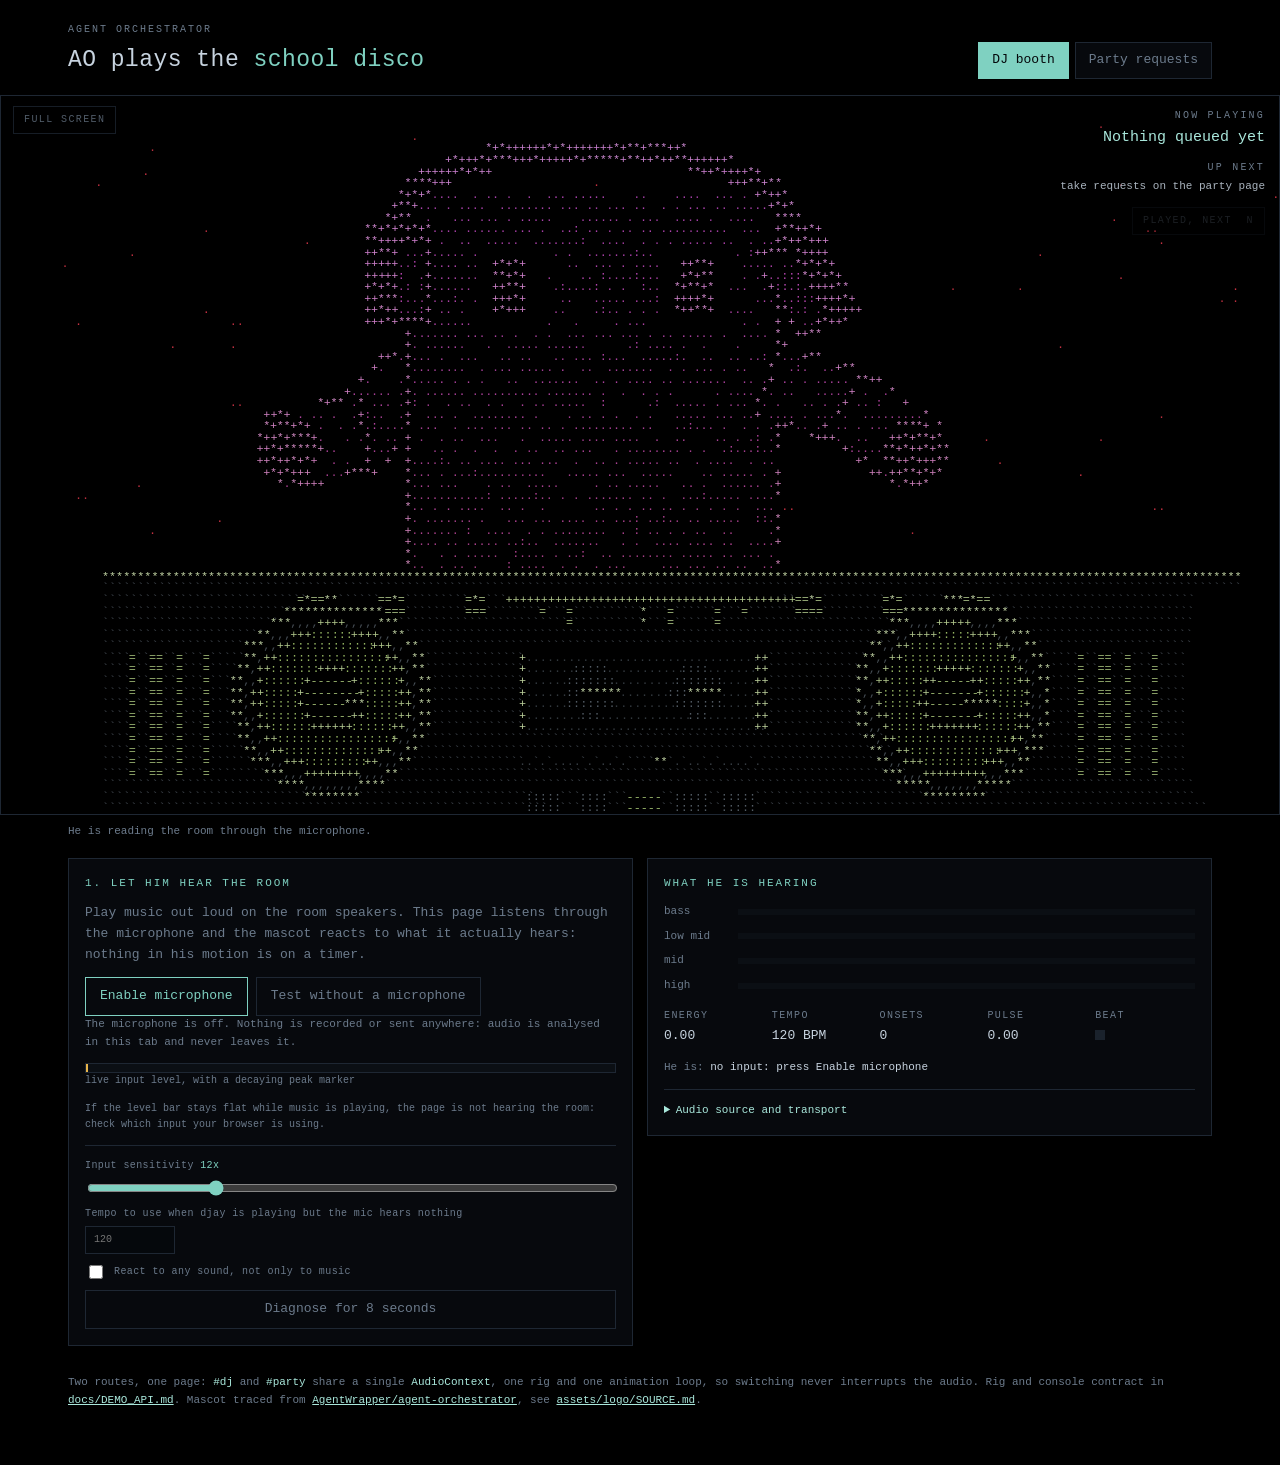
==== index.html @ 13bad78c "feat: the guest page is its own document A phone that scanned a code to type a song title was downlo" ====
<!doctype html>
<html lang="en">
  <head>
    <meta charset="utf-8" />
    <meta name="viewport" content="width=device-width, initial-scale=1" />
    <title>AO school disco</title>
    <link rel="icon" href="assets/logo/ao-logo.svg" />
    <link rel="stylesheet" href="src/rig.css" />
    <link rel="stylesheet" href="src/console.css" />
    <link rel="stylesheet" href="src/app.css" />
  </head>
  <body data-route="dj">
    <main>
      <header class="top">
        <div>
          <p class="eyebrow">Agent Orchestrator</p>
          <h1>AO plays the <span>school disco</span></h1>
        </div>
        <nav class="routes" aria-label="Demo routes">
          <a href="#dj" data-route-link="dj">DJ booth</a>
          <a href="#party" data-route-link="party"
            >Party requests <b id="queue-badge" hidden></b
          ></a>
        </nav>
      </header>

      <section class="stage-wrap">
        <div class="stage" id="stage">
          <div class="stage-controls">
            <button type="button" class="stage-button" id="stage-full" title="Full screen">
              Full screen
            </button>
          </div>
          <div class="ticker" aria-live="polite">
            <p class="ticker__label">Now playing</p>
            <p class="ticker__now" id="stage-now">Nothing queued yet</p>
            <p class="ticker__label">Up next</p>
            <ol class="ticker__next" id="stage-next"></ol>
            <button
              type="button"
              class="stage-button ticker__advance"
              id="stage-advance"
              title="Mark the current request played and move to the next (N)"
            >
              Played, next &nbsp;N
            </button>
          </div>
        </div>
        <p class="stage-caption" id="stage-caption"></p>
      </section>

      <section id="route-dj" class="panel">
        <div class="card card--mic">
          <h2>1. Let him hear the room</h2>
          <p>
            Play music out loud on the room speakers. This page listens through the microphone and
            the mascot reacts to what it actually hears: nothing in his motion is on a timer.
          </p>
          <div class="buttons">
            <button type="button" id="mic-enable" class="button">Enable microphone</button>
            <button type="button" id="demo-loop" class="button button--ghost">
              Test without a microphone
            </button>
          </div>
          <p class="status" id="mic-status" data-tone="idle">
            The microphone is off. Nothing is recorded or sent anywhere: audio is analysed in this
            tab and never leaves it.
          </p>
          <div class="meter" role="img" aria-label="Live input level">
            <i id="mic-level"></i>
            <u id="mic-peak"></u>
          </div>
          <p class="meter-legend">live input level, with a decaying peak marker</p>
          <p class="hint" id="mic-help">
            If the level bar stays flat while music is playing, the page is not hearing the room:
            check which input your browser is using.
          </p>

          <div class="controls">
            <label class="control" for="mic-gain">
              <span>Input sensitivity <b id="mic-gain-value">12x</b></span>
              <input id="mic-gain" type="range" min="1" max="48" step="1" value="12" />
            </label>
            <label class="control" for="assumed-tempo">
              <span>Tempo to use when djay is playing but the mic hears nothing</span>
              <input id="assumed-tempo" type="number" min="60" max="200" step="1" placeholder="120" />
            </label>
            <label class="control control--check" for="react-all">
              <input id="react-all" type="checkbox" />
              <span>React to any sound, not only to music</span>
            </label>
            <button type="button" class="button button--ghost" id="diagnose">
              Diagnose for 8 seconds
            </button>
          </div>
          <pre class="report" id="report" hidden></pre>
        </div>

        <div class="card">
          <h2>What he is hearing</h2>
          <div class="readouts">
            <div class="readout"><span>bass</span><div class="bar"><i id="bar-bass"></i></div></div>
            <div class="readout">
              <span>low mid</span><div class="bar"><i id="bar-lowMid"></i></div>
            </div>
            <div class="readout"><span>mid</span><div class="bar"><i id="bar-mid"></i></div></div>
            <div class="readout"><span>high</span><div class="bar"><i id="bar-high"></i></div></div>
          </div>
          <dl class="stats">
            <div><dt>energy</dt><dd id="read-energy">0.00</dd></div>
            <div><dt>tempo</dt><dd id="read-bpm">-- BPM</dd></div>
            <div><dt>onsets</dt><dd id="read-beats">0</dd></div>
            <div><dt>pulse</dt><dd id="read-pulse">0.00</dd></div>
            <div><dt>beat</dt><dd><span class="dot" id="beat-dot"></span></dd></div>
          </dl>
          <p class="state-line">He is: <b id="read-state">still, waiting for sound</b></p>
          <details class="source">
            <summary>Audio source and transport</summary>
            <p class="hint">
              Same console, other inputs: the bundled loop or a dropped file, useful when there is no
              room to listen to.
            </p>
            <div id="deck"></div>
          </details>
        </div>
      </section>

      <section id="route-party" class="panel" hidden>
        <div class="card">
          <h2>Request a track</h2>
          <form id="request-form" autocomplete="off">
            <label for="request-name">Your name</label>
            <input id="request-name" name="name" maxlength="40" placeholder="Priya" required />
            <label for="request-song">Song</label>
            <input
              id="request-song"
              name="song"
              maxlength="80"
              placeholder="Artist - Title"
              required
            />
            <label for="request-link">Link <span class="optional">optional</span></label>
            <input
              id="request-link"
              name="link"
              type="url"
              maxlength="400"
              placeholder="https://..."
              inputmode="url"
            />
            <button type="submit" class="button">Add to the queue</button>
          </form>
          <p class="status" id="request-feedback" data-tone="idle">
            Type at this screen, or let guests scan the code. Their page is
            <a href="request.html">request.html</a>.
          </p>
          <p class="state-line">He is: <b id="party-state">still, waiting for sound</b></p>
          <div class="meter" role="img" aria-label="Live input level">
            <i id="party-level"></i>
          </div>
        </div>

        <div class="card">
          <div class="card__head">
            <h2>Queue</h2>
            <span class="count" id="queue-count">0 waiting, 0 played</span>
          </div>
          <p class="feed" id="feed-status">Booth feed connecting...</p>
          <form class="booth" id="booth-form">
            <label for="booth-url">djay Pro monitor</label>
            <input id="booth-url" type="url" inputmode="url" placeholder="http://host:7474/api/status" />
            <span class="booth__buttons">
              <button type="submit" class="button button--ghost">Connect</button>
              <button type="button" class="button button--ghost" id="booth-check">Check</button>
            </span>
          </form>
          <div class="queue__now" id="queue-now"></div>
          <p class="queue__label">Up next</p>
          <ol class="queue__list" id="queue-list"></ol>
          <button type="button" class="button button--ghost" id="queue-clear">
            Clear played
          </button>
          <p class="hint">
            Saved in this browser, so a refresh does not lose the night. While the booth feed is
            connected the queue marks itself played and moves on when djay changes track, so this
            list stays in order on its own.
          </p>
        </div>
      </section>

      <footer>
        Two routes, one page: <code>#dj</code> and <code>#party</code> share a single
        <code>AudioContext</code>, one rig and one animation loop, so switching never interrupts the
        audio. Rig and console contract in <a href="docs/DEMO_API.md">docs/DEMO_API.md</a>. Mascot
        traced from
        <a href="https://github.com/AgentWrapper/agent-orchestrator/blob/HEAD/assets/ao-logo.svg"
          >AgentWrapper/agent-orchestrator</a
        >, see <a href="assets/logo/SOURCE.md">assets/logo/SOURCE.md</a>.
      </footer>
    </main>

    <script type="module" src="src/app.js"></script>
  </body>
</html>
---- src/rig.css ----
/* AO mascot rig styling.
   Colours come from assets/logo/ao-logo.svg. Override the custom properties on
   .ao-rig (or any ancestor) to re-skin the mascot per demo version. */

.ao-rig {
  --ao-body: #79b0dc;
  --ao-body-light: #a5cde7;
  --ao-body-shade: #517cb8;
  --ao-outline: #2a3e6b;
  --ao-eye: #202943;
  --ao-baton: #dee3ea;
  --ao-baton-shade: #7e8bb0;
  --ao-ground: rgba(32, 41, 67, 0.28);
  --ao-outline-width: 3;

  display: block;
  width: 100%;
  height: auto;
  overflow: visible;
}

.ao-rig__body {
  fill: var(--ao-body);
}

.ao-rig__light {
  fill: var(--ao-body-light);
}

.ao-rig__shade {
  fill: var(--ao-body-shade);
}

.ao-rig__outline {
  fill: none;
  stroke: var(--ao-outline);
  stroke-width: var(--ao-outline-width);
}

/* Fills the gap at a bending joint. Fill only, no outline. */
.ao-rig__joint {
  fill: var(--ao-body);
}

.ao-rig--far .ao-rig__joint {
  fill: var(--ao-body-shade);
}

.ao-rig__eye {
  fill: var(--ao-eye);
}

.ao-rig__paw {
  fill: var(--ao-body);
  stroke: var(--ao-outline);
  stroke-width: var(--ao-outline-width);
}

/* The far leg of each pair reads as depth, not as a second colour. */
.ao-rig--far .ao-rig__body {
  fill: var(--ao-body-shade);
}

.ao-rig--far .ao-rig__shade {
  fill: var(--ao-outline);
  opacity: 0.35;
}

.ao-rig--far .ao-rig__outline {
  stroke: var(--ao-outline);
  opacity: 0.75;
}

.ao-rig__baton-stick {
  fill: var(--ao-baton);
  stroke: var(--ao-baton-shade);
  stroke-width: 1.5;
}

.ao-rig__baton-grip {
  fill: var(--ao-baton-shade);
}

/* DJ headphones. Skinned through --ao-phones* on .ao-rig like everything else. */
.ao-rig__phones-band {
  fill: none;
  stroke: var(--ao-phones, #20283f);
  stroke-width: 11;
  stroke-linecap: round;
}

.ao-rig__phones-shell {
  fill: var(--ao-phones, #20283f);
  stroke: var(--ao-outline);
  stroke-width: 2;
}

.ao-rig__phones-pad {
  fill: var(--ao-phones-pad, #4d5f8c);
}

.ao-rig__ground {
  fill: var(--ao-ground);
}

/* Poses are set as SVG transform attributes every frame, so no CSS transitions
   here by default. A version page can opt in per part if it wants easing. */
.ao-rig__part {
  will-change: transform;
}
---- src/console.css ----
/* AO music console UI.
   Override the custom properties on .ao-console to re-skin it per demo. */

.ao-console {
  --aoc-bg: #11161f;
  --aoc-border: #223049;
  --aoc-text: #c9d4e4;
  --aoc-dim: #7b8aa5;
  --aoc-accent: #79b0dc;
  --aoc-accent-dim: #2f4269;
  --aoc-beat: #a5cde7;

  display: grid;
  gap: 10px;
  padding: 14px 16px;
  background: var(--aoc-bg);
  border: 1px solid var(--aoc-border);
  border-radius: 12px;
  color: var(--aoc-text);
  font: 13px/1.4 ui-monospace, SFMono-Regular, Menlo, Consolas, monospace;
}

.ao-console__row {
  display: flex;
  align-items: center;
  gap: 12px;
  flex-wrap: wrap;
}

.ao-console__row--meta {
  color: var(--aoc-dim);
  font-size: 12px;
}

.ao-console button {
  font: inherit;
  color: var(--aoc-text);
  background: #1b2740;
  border: 1px solid var(--aoc-accent-dim);
  border-radius: 6px;
  padding: 6px 14px;
  cursor: pointer;
}

.ao-console button:hover:not(:disabled) {
  border-color: var(--aoc-accent);
}

.ao-console button:disabled {
  opacity: 0.45;
  cursor: default;
}

.ao-console__play {
  min-width: 74px;
}

.ao-console__sources {
  display: flex;
  gap: 6px;
}

.ao-console__source.is-active {
  background: var(--aoc-accent);
  border-color: var(--aoc-accent);
  color: #0d1117;
}

.ao-console__seek {
  flex: 1 1 160px;
  min-width: 120px;
}

.ao-console__volume {
  width: 100px;
}

.ao-console input[type='range'] {
  accent-color: var(--aoc-accent);
}

.ao-console__vol-label {
  display: flex;
  align-items: center;
  gap: 8px;
  color: var(--aoc-dim);
}

.ao-console__time {
  min-width: 92px;
  text-align: right;
  color: var(--aoc-dim);
  font-variant-numeric: tabular-nums;
}

.ao-console__bpm {
  min-width: 78px;
  font-variant-numeric: tabular-nums;
  color: var(--aoc-text);
}

.ao-console__beat {
  display: flex;
  align-items: center;
  gap: 6px;
}

.ao-console__beat-dot {
  width: 11px;
  height: 11px;
  border-radius: 50%;
  background: #24314b;
  box-shadow: inset 0 0 0 1px var(--aoc-accent-dim);
  transition: background-color 90ms linear, box-shadow 90ms linear;
}

.ao-console__beat-dot.is-on {
  background: var(--aoc-beat);
  box-shadow: 0 0 10px var(--aoc-beat);
}

.ao-console__meter {
  flex: 1 1 90px;
  height: 6px;
  min-width: 60px;
  background: #1b2740;
  border-radius: 3px;
  overflow: hidden;
}

.ao-console__meter-fill {
  height: 100%;
  width: 0;
  background: var(--aoc-accent);
}

.ao-console__status {
  color: var(--aoc-dim);
  overflow: hidden;
  text-overflow: ellipsis;
  white-space: nowrap;
  max-width: 40ch;
}

.ao-console__file {
  display: none;
}

/* Applied to the drop container while a file is dragged over it. */
.ao-console--dragging {
  outline: 2px dashed var(--aoc-accent, #79b0dc);
  outline-offset: 4px;
}
---- src/app.css ----
/* Terminal skin for the ASCII disco. Black page, one accent, monospace only. */

:root {
  --bg: #000000;
  --panel: #07090d;
  --panel-2: #0c1017;
  --border: #1e2733;
  --text: #c7d3df;
  --dim: #6c7b8c;
  --accent: #7fd1c1;
  --accent-soft: #a9e7db;
  --hot: #e0637f;
  --ok: #7fd1c1;
  --warn: #e8b44a;
}

* {
  box-sizing: border-box;
}

body {
  margin: 0;
  background: var(--bg);
  color: var(--text);
  font: 13px/1.6 ui-monospace, SFMono-Regular, Menlo, Consolas, monospace;
  min-height: 100vh;
}

main {
  max-width: 1180px;
  margin: 0 auto;
  padding: 22px 18px 56px;
}

a {
  color: var(--accent-soft);
}

h1 {
  font-size: clamp(17px, 2.6vw, 23px);
  letter-spacing: 0.02em;
  margin: 0;
  font-weight: 400;
}

h1 span {
  color: var(--accent);
}

h2 {
  font-size: 11px;
  text-transform: uppercase;
  letter-spacing: 0.18em;
  color: var(--accent);
  margin: 0 0 10px;
  font-weight: 400;
}

.eyebrow {
  text-transform: uppercase;
  letter-spacing: 0.2em;
  font-size: 10px;
  color: var(--dim);
  margin: 0 0 4px;
}

.top {
  display: flex;
  flex-wrap: wrap;
  gap: 12px;
  align-items: flex-end;
  justify-content: space-between;
  margin-bottom: 16px;
}

.routes {
  display: flex;
  gap: 6px;
}

.routes a {
  display: inline-flex;
  align-items: center;
  gap: 8px;
  padding: 7px 13px;
  border: 1px solid var(--border);
  text-decoration: none;
  color: var(--dim);
  background: var(--panel);
}

.routes a[aria-current='page'] {
  color: #04070a;
  background: var(--accent);
  border-color: var(--accent);
}

.routes b {
  background: var(--hot);
  color: #150409;
  font-size: 10px;
  padding: 0 6px;
  font-weight: 400;
}

/* -- stage ----------------------------------------------------------------- */

/* The stage runs the full width of the window, whatever the text column does:
   this is the thing people are actually looking at. */
.stage-wrap {
  margin: 0 calc(50% - 50vw) 18px;
  width: 100vw;
}

.stage {
  position: relative;
  width: 100%;
  aspect-ratio: 16 / 9;
  background: #000;
  border: 1px solid var(--border);
  overflow: hidden;
}

.ascii {
  display: block;
  width: 100%;
  height: 100%;
}

.stage:fullscreen {
  aspect-ratio: auto;
  width: 100vw;
  height: 100vh;
  border: 0;
}

.stage-controls {
  position: absolute;
  top: 10px;
  left: 12px;
  z-index: 3;
  display: flex;
  gap: 6px;
}

.stage-button {
  font: inherit;
  font-size: 10px;
  letter-spacing: 0.14em;
  text-transform: uppercase;
  color: var(--dim);
  background: rgba(0, 0, 0, 0.6);
  border: 1px solid var(--border);
  padding: 5px 10px;
  cursor: pointer;
  opacity: 0.75;
}

.stage-button:hover {
  opacity: 1;
  color: var(--accent);
  border-color: var(--accent);
}

.stage-button:disabled {
  opacity: 0.25;
  cursor: default;
}

/* The rig is laid out so getCTM() works, but never painted: the canvas is the
   only thing on screen. */
.ascii__rig-host {
  position: absolute;
  inset: 0;
  visibility: hidden;
  pointer-events: none;
}

.ascii__rig-host .ao-rig {
  width: 100%;
  height: 100%;
}

.ticker {
  position: absolute;
  top: 0;
  right: 0;
  z-index: 2;
  padding: 12px 14px;
  max-width: min(44%, 320px);
  text-align: right;
  pointer-events: none;
  text-shadow: 0 0 8px #000, 0 0 2px #000;
}

.ticker__label {
  margin: 0;
  font-size: 10px;
  letter-spacing: 0.22em;
  text-transform: uppercase;
  color: var(--dim);
}

.ticker__now {
  margin: 2px 0 10px;
  font-size: 15px;
  color: var(--accent-soft);
  overflow-wrap: anywhere;
}

.ticker__now small {
  display: block;
  font-size: 10px;
  letter-spacing: 0.1em;
  color: var(--dim);
}

.ticker__next {
  list-style: none;
  margin: 2px 0 0;
  padding: 0;
  font-size: 11px;
  color: var(--text);
}

.ticker__next li {
  opacity: 0.85;
  overflow-wrap: anywhere;
}

.ticker__next li + li {
  opacity: 0.6;
}

.ticker__next li + li + li {
  opacity: 0.4;
}

/* The control sits with the thing it controls: you press this while you are
   reading the queue, not while looking at the other corner of the screen. */
.ticker__advance {
  position: static;
  margin-top: 12px;
  pointer-events: auto;
}

.stage-caption {
  color: var(--dim);
  margin: 8px auto 0;
  max-width: 1180px;
  padding: 0 18px;
  font-size: 11px;
}

/* -- panels ---------------------------------------------------------------- */

.panel {
  display: grid;
  grid-template-columns: 1fr 1fr;
  gap: 14px;
  align-items: start;
}

/* [hidden] has to beat the display above, or both routes render at once. */
.panel[hidden] {
  display: none;
}

@media (max-width: 820px) {
  .panel {
    grid-template-columns: 1fr;
  }
}

.card {
  background: var(--panel);
  border: 1px solid var(--border);
  padding: 16px;
}

.card p {
  color: var(--dim);
  margin: 0 0 12px;
}

.card__head {
  display: flex;
  justify-content: space-between;
  align-items: baseline;
  gap: 10px;
}

.count {
  color: var(--dim);
  font-size: 11px;
}

.button {
  appearance: none;
  border: 1px solid var(--accent);
  background: transparent;
  color: var(--accent);
  font: inherit;
  padding: 8px 14px;
  cursor: pointer;
}

.button:hover {
  background: var(--accent);
  color: #04070a;
}

.button:disabled {
  opacity: 0.4;
  cursor: default;
}

.button:disabled:hover {
  background: transparent;
  color: var(--accent);
}

.buttons {
  display: flex;
  flex-wrap: wrap;
  gap: 8px;
}

.button--ghost {
  border-color: var(--border);
  color: var(--dim);
}

.button--ghost:hover {
  background: var(--panel-2);
  color: var(--text);
}

.status {
  font-size: 11px;
  margin: 12px 0 10px;
  min-height: 2.8em;
  color: var(--dim);
}

.status[data-tone='ok'] {
  color: var(--ok);
}

.status[data-tone='error'] {
  color: var(--hot);
}

.status[data-tone='warn'] {
  color: var(--warn);
}

.status[data-tone='wait'] {
  color: var(--accent-soft);
}

.meter {
  position: relative;
  height: 10px;
  background: #0b0f14;
  border: 1px solid var(--border);
  overflow: hidden;
}

.meter i {
  display: block;
  height: 100%;
  width: 0;
  background: var(--accent);
}

.meter u {
  position: absolute;
  top: 0;
  bottom: 0;
  width: 2px;
  background: var(--warn);
  left: 0;
}

.meter-legend {
  font-size: 10px;
  color: var(--dim);
  margin: 8px 0 0;
}

.controls {
  display: grid;
  gap: 8px;
  margin-top: 12px;
  padding-top: 12px;
  border-top: 1px solid var(--border);
}

.control {
  display: grid;
  gap: 4px;
  font-size: 10px;
  text-transform: none;
  letter-spacing: 0.04em;
}

.control b {
  color: var(--accent);
  font-weight: 400;
}

.control--check {
  grid-template-columns: auto 1fr;
  align-items: center;
  gap: 8px;
}

.control input[type='range'] {
  width: 100%;
  accent-color: var(--accent);
  padding: 0;
  border: 0;
  background: transparent;
}

.control input[type='number'] {
  width: 90px;
  padding: 5px 8px;
}

.control input[type='checkbox'] {
  accent-color: var(--accent);
  width: 14px;
  height: 14px;
  padding: 0;
}

.report {
  margin: 12px 0 0;
  padding: 10px;
  background: #05080c;
  border: 1px solid var(--border);
  font-size: 10px;
  line-height: 1.5;
  color: var(--text);
  white-space: pre-wrap;
  overflow-x: auto;
}

.readouts {
  display: grid;
  gap: 7px;
  margin-bottom: 14px;
}

.readout {
  display: grid;
  grid-template-columns: 64px 1fr;
  gap: 10px;
  align-items: center;
  font-size: 11px;
  color: var(--dim);
}

.bar {
  height: 6px;
  background: #0b0f14;
  overflow: hidden;
}

.bar i {
  display: block;
  height: 100%;
  width: 0;
  background: var(--accent);
}

.stats {
  display: grid;
  grid-template-columns: repeat(5, 1fr);
  gap: 8px;
  margin: 0 0 12px;
}

.stats dt {
  font-size: 10px;
  color: var(--dim);
  text-transform: uppercase;
  letter-spacing: 0.14em;
}

.stats dd {
  margin: 2px 0 0;
  font-variant-numeric: tabular-nums;
}

.dot {
  display: inline-block;
  width: 10px;
  height: 10px;
  background: #1a222c;
  vertical-align: -1px;
}

.dot.is-on {
  background: var(--accent);
  box-shadow: 0 0 10px var(--accent);
}

.state-line {
  font-size: 11px;
  color: var(--dim);
  margin: 0 0 12px;
}

.state-line b {
  color: var(--text);
  font-weight: 400;
}

.source {
  border-top: 1px solid var(--border);
  padding-top: 12px;
  margin-top: 4px;
}

.source summary {
  cursor: pointer;
  color: var(--accent-soft);
  font-size: 11px;
}

.hint {
  font-size: 10px;
  color: var(--dim);
}

/* -- forms and queue ------------------------------------------------------- */

form {
  display: grid;
  gap: 6px;
}

label {
  font-size: 10px;
  text-transform: uppercase;
  letter-spacing: 0.14em;
  color: var(--dim);
}

input {
  font: inherit;
  color: var(--text);
  background: #05080c;
  border: 1px solid var(--border);
  padding: 9px 11px;
}

input:focus-visible,
.button:focus-visible,
.routes a:focus-visible {
  outline: 1px solid var(--accent);
  outline-offset: 2px;
}

form .button {
  margin-top: 8px;
  justify-self: start;
}

#queue-clear {
  margin-top: 12px;
}

.optional {
  color: var(--dim);
  opacity: 0.7;
}

.feed {
  font-size: 10px;
  color: var(--dim);
  margin: 0 0 10px;
  padding: 6px 8px;
  border-left: 2px solid var(--border);
}

.feed[data-live='yes'] {
  color: var(--accent);
  border-left-color: var(--accent);
}

.booth {
  grid-template-columns: 1fr auto;
  gap: 6px 8px;
  align-items: center;
  margin-bottom: 12px;
}

.booth label {
  grid-column: 1 / -1;
}

.booth .button {
  margin: 0;
}

.booth__buttons {
  display: flex;
  gap: 6px;
}

.ticker__next .is-cued {
  color: var(--accent);
  opacity: 1;
}

.queue__link {
  margin-left: 8px;
  color: var(--accent);
}

.queue__now {
  background: var(--panel-2);
  border: 1px solid var(--border);
  padding: 12px 14px;
  margin-bottom: 12px;
}

.queue__now[data-live='yes'] {
  border-color: var(--accent);
}

.queue__label {
  font-size: 10px;
  text-transform: uppercase;
  letter-spacing: 0.16em;
  color: var(--accent);
  margin: 0 0 6px;
}

.queue__now-song {
  margin: 0;
  font-size: 15px;
  color: var(--text);
}

.queue__now-by,
.queue__empty {
  margin: 2px 0 10px;
  font-size: 11px;
  color: var(--dim);
}

.queue__list {
  list-style: none;
  margin: 0;
  padding: 0;
  display: grid;
  gap: 5px;
}

.queue__row {
  display: grid;
  grid-template-columns: 20px 1fr auto;
  grid-template-areas: 'pos song actions' 'pos by actions';
  gap: 0 10px;
  align-items: center;
  padding: 7px 10px;
  border: 1px solid var(--border);
  background: #05080c;
}

.queue__pos {
  grid-area: pos;
  color: var(--dim);
  font-size: 11px;
}

.queue__song {
  grid-area: song;
}

.queue__by {
  grid-area: by;
  font-size: 10px;
  color: var(--dim);
}

.queue__actions {
  grid-area: actions;
  display: flex;
  gap: 6px;
}

.queue__actions button {
  font: inherit;
  font-size: 10px;
  color: var(--dim);
  background: transparent;
  border: 1px solid var(--border);
  padding: 4px 8px;
  cursor: pointer;
}

.queue__actions button:hover {
  color: var(--accent);
  border-color: var(--accent);
}

footer {
  margin-top: 28px;
  color: var(--dim);
  font-size: 11px;
}

code {
  color: var(--accent-soft);
}
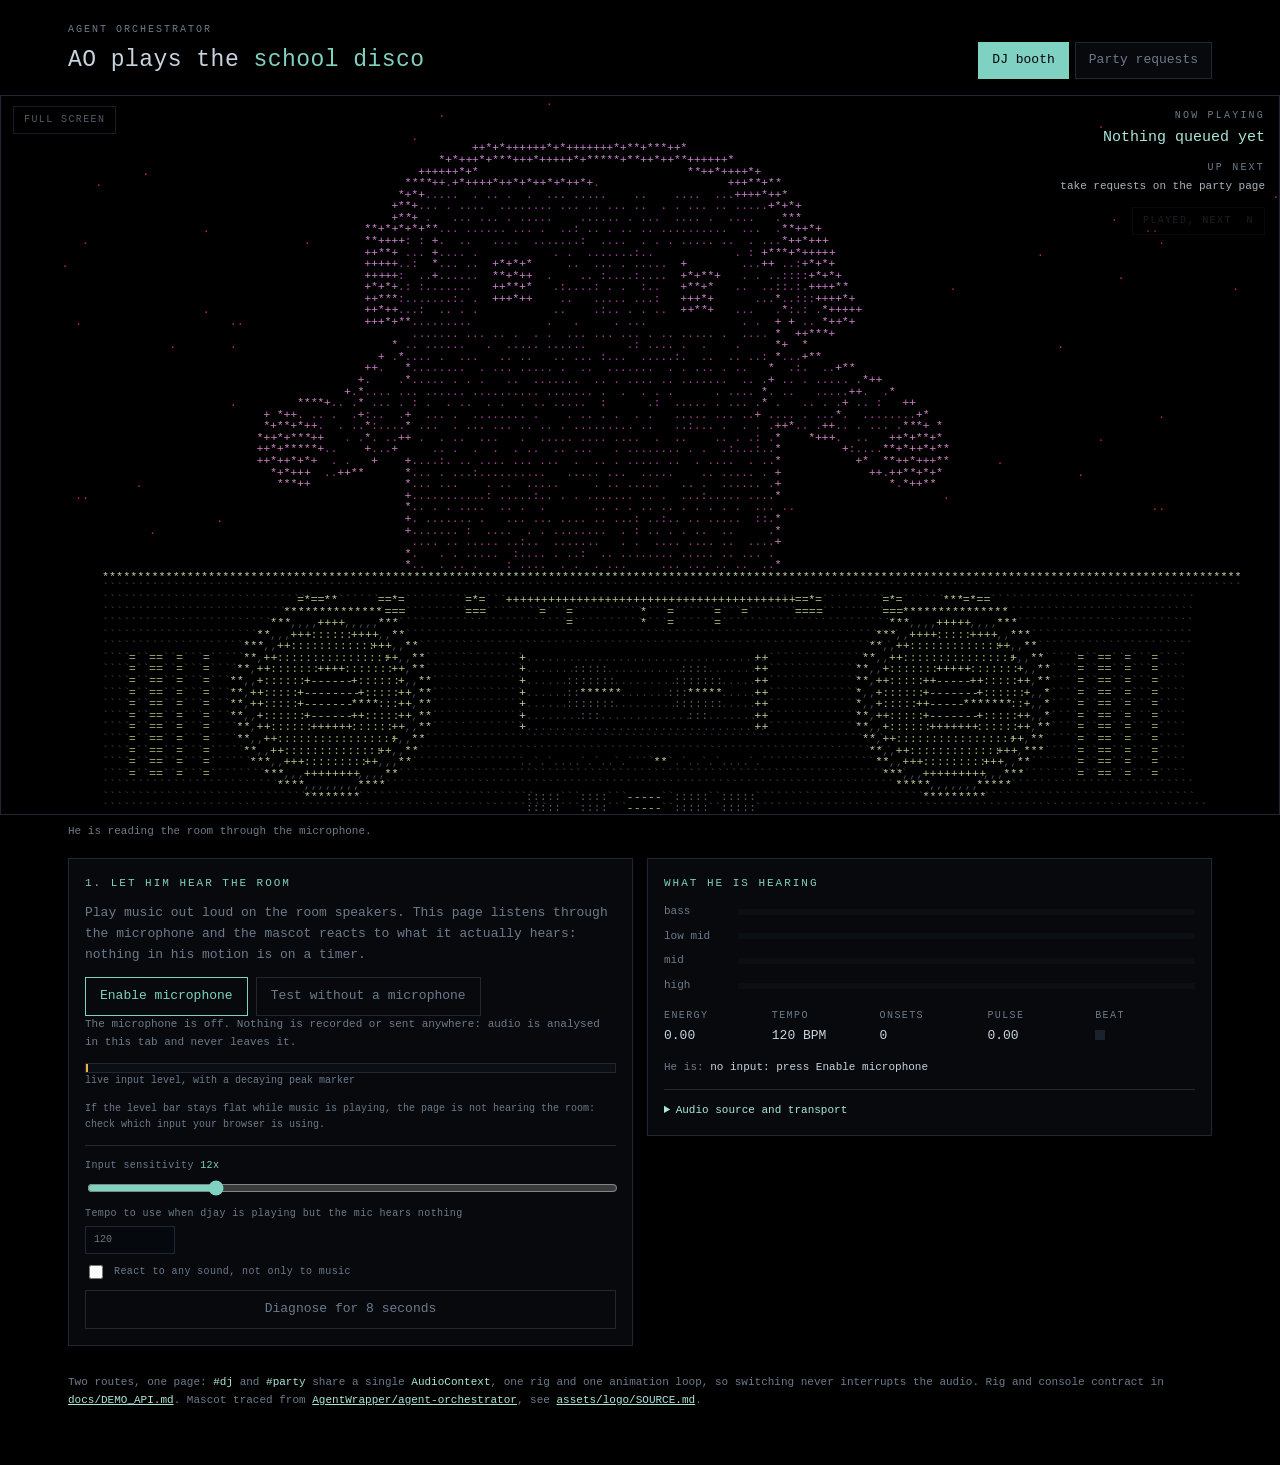
==== commit 2f3b9207: "fix: drop the invented name from the name field The label already says whose name it wants. A strang" ====
--- a/index.html
+++ b/index.html
@@ -130,7 +130,7 @@
           <h2>Request a track</h2>
           <form id="request-form" autocomplete="off">
             <label for="request-name">Your name</label>
-            <input id="request-name" name="name" maxlength="40" placeholder="Priya" required />
+            <input id="request-name" name="name" maxlength="40" required />
             <label for="request-song">Song</label>
             <input
               id="request-song"
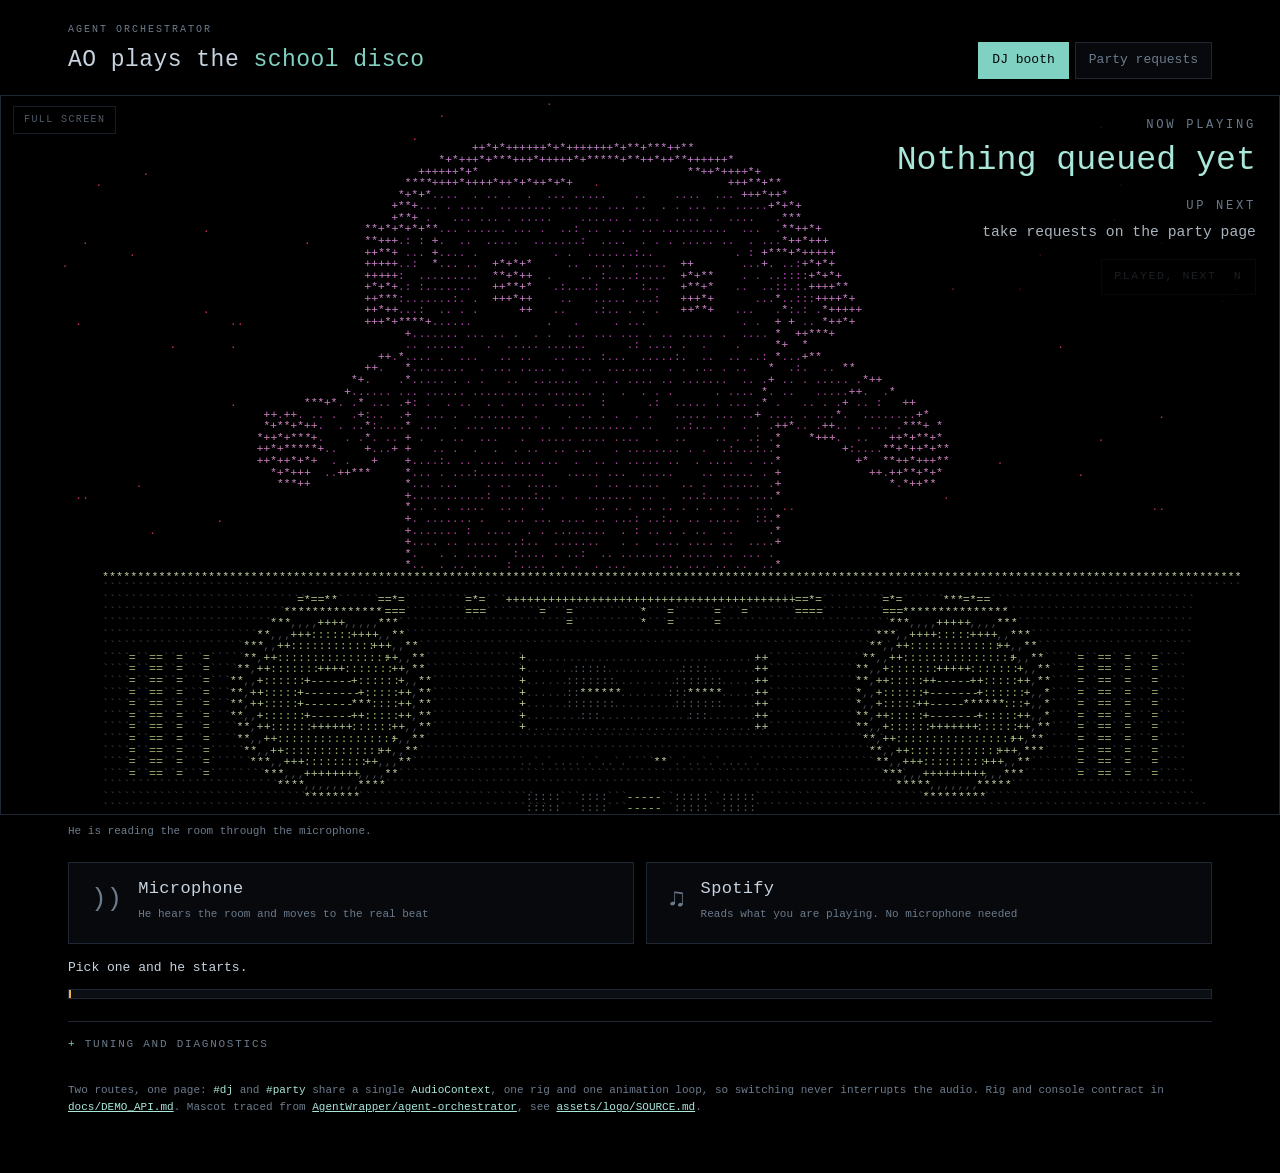
==== commit 0f609f5e: "feat: two buttons, Spotify, and clear the rest of the page Onboarding was the problem: the first thi" ====
--- a/index.html
+++ b/index.html
@@ -49,80 +49,77 @@
         <p class="stage-caption" id="stage-caption"></p>
       </section>
 
-      <section id="route-dj" class="panel">
-        <div class="card card--mic">
-          <h2>1. Let him hear the room</h2>
-          <p>
-            Play music out loud on the room speakers. This page listens through the microphone and
-            the mascot reacts to what it actually hears: nothing in his motion is on a timer.
-          </p>
+      <section id="route-dj" class="panel panel--dj">
+        <!--
+          Two ways in, and nothing else on the surface. Everything that used to
+          be here, the meters, the sliders, the monitor address, is real and
+          still works, but it belongs to whoever is tuning the thing, not to
+          somebody opening it for the first time.
+        -->
+        <div class="sources">
+          <button type="button" class="source" id="mic-enable">
+            <span class="source__mark" aria-hidden="true">))</span>
+            <span class="source__name">Microphone</span>
+            <span class="source__note">He hears the room and moves to the real beat</span>
+          </button>
+          <button type="button" class="source source--spotify" id="spotify-connect">
+            <span class="source__mark" aria-hidden="true">&#9835;</span>
+            <span class="source__name">Spotify</span>
+            <span class="source__note">Reads what you are playing. No microphone needed</span>
+          </button>
+        </div>
+
+        <p class="driving" id="driving">Pick one and he starts.</p>
+
+        <div class="meter" role="img" aria-label="Live input level">
+          <i id="mic-level"></i>
+          <u id="mic-peak"></u>
+        </div>
+
+        <details class="tuning">
+          <summary>Tuning and diagnostics</summary>
+
+          <div class="tuning__grid">
+            <dl class="stats">
+              <div><dt>energy</dt><dd id="read-energy">0.00</dd></div>
+              <div><dt>tempo</dt><dd id="read-bpm">-- BPM</dd></div>
+              <div><dt>onsets</dt><dd id="read-beats">0</dd></div>
+              <div><dt>pulse</dt><dd id="read-pulse">0.00</dd></div>
+              <div><dt>beat</dt><dd><span class="dot" id="beat-dot"></span></dd></div>
+            </dl>
+
+            <div class="readouts">
+              <div class="readout"><span>bass</span><div class="bar"><i id="bar-bass"></i></div></div>
+              <div class="readout"><span>low mid</span><div class="bar"><i id="bar-lowMid"></i></div></div>
+              <div class="readout"><span>mid</span><div class="bar"><i id="bar-mid"></i></div></div>
+              <div class="readout"><span>high</span><div class="bar"><i id="bar-high"></i></div></div>
+            </div>
+          </div>
+
+          <p class="state-line">He is: <b id="read-state">waiting</b></p>
+
+          <label class="control" for="mic-gain">
+            <span>Input sensitivity <b id="mic-gain-value">12x</b></span>
+            <input id="mic-gain" type="range" min="1" max="48" step="1" value="12" />
+          </label>
+          <label class="control" for="assumed-tempo">
+            <span>Tempo to assume when a track is playing but nothing is heard</span>
+            <input id="assumed-tempo" type="number" min="60" max="200" step="1" placeholder="120" />
+          </label>
+          <label class="control control--check" for="react-all">
+            <input id="react-all" type="checkbox" />
+            <span>React to any sound, not only to music</span>
+          </label>
+
           <div class="buttons">
-            <button type="button" id="mic-enable" class="button">Enable microphone</button>
-            <button type="button" id="demo-loop" class="button button--ghost">
-              Test without a microphone
-            </button>
-          </div>
-          <p class="status" id="mic-status" data-tone="idle">
-            The microphone is off. Nothing is recorded or sent anywhere: audio is analysed in this
-            tab and never leaves it.
-          </p>
-          <div class="meter" role="img" aria-label="Live input level">
-            <i id="mic-level"></i>
-            <u id="mic-peak"></u>
-          </div>
-          <p class="meter-legend">live input level, with a decaying peak marker</p>
-          <p class="hint" id="mic-help">
-            If the level bar stays flat while music is playing, the page is not hearing the room:
-            check which input your browser is using.
-          </p>
-
-          <div class="controls">
-            <label class="control" for="mic-gain">
-              <span>Input sensitivity <b id="mic-gain-value">12x</b></span>
-              <input id="mic-gain" type="range" min="1" max="48" step="1" value="12" />
-            </label>
-            <label class="control" for="assumed-tempo">
-              <span>Tempo to use when djay is playing but the mic hears nothing</span>
-              <input id="assumed-tempo" type="number" min="60" max="200" step="1" placeholder="120" />
-            </label>
-            <label class="control control--check" for="react-all">
-              <input id="react-all" type="checkbox" />
-              <span>React to any sound, not only to music</span>
-            </label>
-            <button type="button" class="button button--ghost" id="diagnose">
-              Diagnose for 8 seconds
-            </button>
+            <button type="button" class="button button--ghost" id="demo-loop">Test without a microphone</button>
+            <button type="button" class="button button--ghost" id="diagnose">Diagnose for 8 seconds</button>
           </div>
           <pre class="report" id="report" hidden></pre>
-        </div>
-
-        <div class="card">
-          <h2>What he is hearing</h2>
-          <div class="readouts">
-            <div class="readout"><span>bass</span><div class="bar"><i id="bar-bass"></i></div></div>
-            <div class="readout">
-              <span>low mid</span><div class="bar"><i id="bar-lowMid"></i></div>
-            </div>
-            <div class="readout"><span>mid</span><div class="bar"><i id="bar-mid"></i></div></div>
-            <div class="readout"><span>high</span><div class="bar"><i id="bar-high"></i></div></div>
-          </div>
-          <dl class="stats">
-            <div><dt>energy</dt><dd id="read-energy">0.00</dd></div>
-            <div><dt>tempo</dt><dd id="read-bpm">-- BPM</dd></div>
-            <div><dt>onsets</dt><dd id="read-beats">0</dd></div>
-            <div><dt>pulse</dt><dd id="read-pulse">0.00</dd></div>
-            <div><dt>beat</dt><dd><span class="dot" id="beat-dot"></span></dd></div>
-          </dl>
-          <p class="state-line">He is: <b id="read-state">still, waiting for sound</b></p>
-          <details class="source">
-            <summary>Audio source and transport</summary>
-            <p class="hint">
-              Same console, other inputs: the bundled loop or a dropped file, useful when there is no
-              room to listen to.
-            </p>
-            <div id="deck"></div>
-          </details>
-        </div>
+
+          <p class="status" id="mic-status" data-tone="idle"></p>
+          <div id="deck"></div>
+        </details>
       </section>
 
       <section id="route-party" class="panel" hidden>
--- a/src/app.css
+++ b/src/app.css
@@ -181,45 +181,58 @@
   height: 100%;
 }
 
+/* Everything here is sized against the width of the stage, because this is
+   read from across a room and the stage might be a laptop or a projector. */
 .ticker {
   position: absolute;
   top: 0;
   right: 0;
   z-index: 2;
-  padding: 12px 14px;
-  max-width: min(44%, 320px);
+  padding: clamp(12px, 1.6vw, 28px) clamp(14px, 1.8vw, 32px);
+  max-width: min(46%, 620px);
   text-align: right;
   pointer-events: none;
-  text-shadow: 0 0 8px #000, 0 0 2px #000;
+  text-shadow: 0 0 10px #000, 0 0 3px #000;
+  /* It sits over the mascot, so it needs to win without becoming a box: a fade
+     to black under it rather than a panel around it. */
+  background: linear-gradient(
+    to left,
+    rgba(0, 0, 0, 0.9),
+    rgba(0, 0, 0, 0.72) 60%,
+    rgba(0, 0, 0, 0)
+  );
 }
 
 .ticker__label {
   margin: 0;
-  font-size: 10px;
+  font-size: clamp(10px, 0.95vw, 17px);
   letter-spacing: 0.22em;
   text-transform: uppercase;
   color: var(--dim);
 }
 
 .ticker__now {
-  margin: 2px 0 10px;
-  font-size: 15px;
+  margin: clamp(3px, 0.4vw, 8px) 0 clamp(12px, 1.4vw, 26px);
+  font-size: clamp(19px, 2.6vw, 52px);
+  line-height: 1.15;
   color: var(--accent-soft);
   overflow-wrap: anywhere;
 }
 
 .ticker__now small {
   display: block;
-  font-size: 10px;
-  letter-spacing: 0.1em;
+  margin-top: 0.25em;
+  font-size: clamp(11px, 1.05vw, 20px);
+  letter-spacing: 0.08em;
   color: var(--dim);
 }
 
 .ticker__next {
   list-style: none;
-  margin: 2px 0 0;
+  margin: clamp(3px, 0.4vw, 8px) 0 0;
   padding: 0;
-  font-size: 11px;
+  font-size: clamp(12px, 1.15vw, 22px);
+  line-height: 1.4;
   color: var(--text);
 }
 
@@ -240,7 +253,9 @@
    reading the queue, not while looking at the other corner of the screen. */
 .ticker__advance {
   position: static;
-  margin-top: 12px;
+  margin-top: clamp(12px, 1.3vw, 24px);
+  font-size: clamp(10px, 0.9vw, 15px);
+  padding: clamp(5px, 0.6vw, 10px) clamp(10px, 1vw, 18px);
   pointer-events: auto;
 }
 
@@ -250,6 +265,148 @@
   max-width: 1180px;
   padding: 0 18px;
   font-size: 11px;
+}
+
+/* -- the two ways in ------------------------------------------------------- */
+/* Two targets, side by side, that look like the only decision on the page,
+   because they are. Everything else moved behind a summary. */
+
+/* .panel below is a two column grid and comes later in the file, so this needs
+   the extra class to win. */
+.panel.panel--dj {
+  display: block;
+}
+
+.sources {
+  display: grid;
+  grid-template-columns: 1fr 1fr;
+  gap: 12px;
+}
+
+@media (max-width: 620px) {
+  .sources {
+    grid-template-columns: 1fr;
+  }
+}
+
+.source {
+  display: grid;
+  grid-template-columns: auto 1fr;
+  grid-template-areas: 'mark name' 'mark note';
+  column-gap: 16px;
+  align-items: center;
+  text-align: left;
+  padding: 20px 22px;
+  font: inherit;
+  color: var(--text);
+  background: var(--panel);
+  border: 1px solid var(--border);
+  cursor: pointer;
+  transition: border-color 0.12s, background 0.12s;
+}
+
+.source:hover {
+  border-color: var(--accent);
+  background: var(--panel-2);
+}
+
+.source__mark {
+  grid-area: mark;
+  font-size: 26px;
+  line-height: 1;
+  color: var(--dim);
+}
+
+.source__name {
+  grid-area: name;
+  font-size: 17px;
+  letter-spacing: 0.02em;
+}
+
+.source__note {
+  grid-area: note;
+  font-size: 11px;
+  color: var(--dim);
+  margin-top: 3px;
+  overflow-wrap: anywhere;
+}
+
+.source:hover .source__mark,
+.source[data-state='on'] .source__mark {
+  color: var(--accent);
+}
+
+.source[data-state='on'] {
+  border-color: var(--accent);
+}
+
+.source--spotify[data-state='on'] .source__name::after {
+  content: ' connected';
+  color: var(--accent);
+  font-size: 11px;
+  letter-spacing: 0.12em;
+  text-transform: uppercase;
+}
+
+.driving {
+  margin: 14px 0 10px;
+  font-size: 13px;
+  color: var(--text);
+}
+
+.driving[data-tone='ok'] {
+  color: var(--accent);
+}
+
+.driving[data-tone='warn'] {
+  color: var(--warn);
+}
+
+/* -- tuning, folded away --------------------------------------------------- */
+
+.tuning {
+  margin-top: 22px;
+  border-top: 1px solid var(--border);
+  padding-top: 14px;
+}
+
+.tuning > summary {
+  cursor: pointer;
+  font-size: 11px;
+  text-transform: uppercase;
+  letter-spacing: 0.16em;
+  color: var(--dim);
+  list-style: none;
+}
+
+.tuning > summary::-webkit-details-marker {
+  display: none;
+}
+
+.tuning > summary::before {
+  content: '+ ';
+  color: var(--accent);
+}
+
+.tuning[open] > summary::before {
+  content: '- ';
+}
+
+.tuning > *:not(summary) {
+  margin-top: 14px;
+}
+
+.tuning__grid {
+  display: grid;
+  grid-template-columns: 1fr 1fr;
+  gap: 18px;
+  align-items: start;
+}
+
+@media (max-width: 620px) {
+  .tuning__grid {
+    grid-template-columns: 1fr;
+  }
 }
 
 /* -- panels ---------------------------------------------------------------- */
@@ -478,9 +635,9 @@
 
 .stats {
   display: grid;
-  grid-template-columns: repeat(5, 1fr);
-  gap: 8px;
-  margin: 0 0 12px;
+  grid-template-columns: repeat(2, 1fr);
+  gap: 10px 16px;
+  margin: 0;
 }
 
 .stats dt {
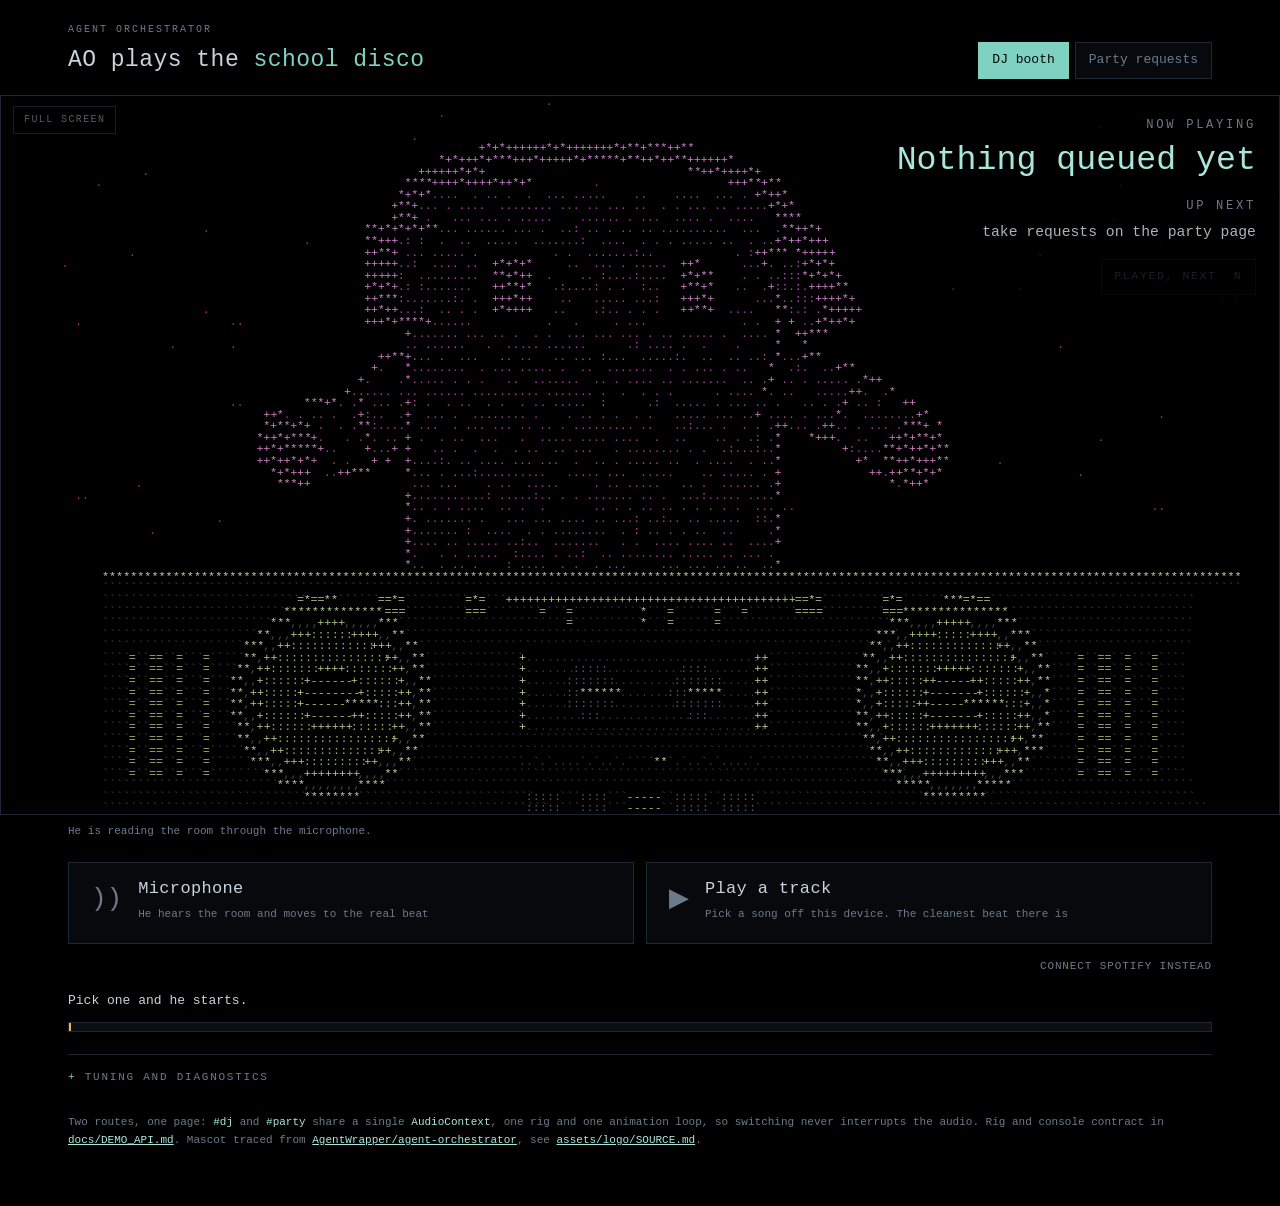
==== commit 9059b95c: "feat: play a track off the device as the second way in Spotify was a poor second door. It cannot sup" ====
--- a/index.html
+++ b/index.html
@@ -62,12 +62,23 @@
             <span class="source__name">Microphone</span>
             <span class="source__note">He hears the room and moves to the real beat</span>
           </button>
-          <button type="button" class="source source--spotify" id="spotify-connect">
-            <span class="source__mark" aria-hidden="true">&#9835;</span>
-            <span class="source__name">Spotify</span>
-            <span class="source__note">Reads what you are playing. No microphone needed</span>
+          <button type="button" class="source source--track" id="track-open">
+            <span class="source__mark" aria-hidden="true">&#9654;</span>
+            <span class="source__name">Play a track</span>
+            <span class="source__note">Pick a song off this device. The cleanest beat there is</span>
           </button>
         </div>
+
+        <!--
+          Off the surface, not gone. Spotify names the song but cannot give the
+          beat, and its hosts are blocked on some networks, so it does not
+          deserve one of the two doors a first-time user sees.
+        -->
+        <p class="sources__aside">
+          <button type="button" class="linkish" id="spotify-connect">Connect Spotify instead</button>
+        </p>
+
+        <input type="file" id="track-file" accept="audio/*" hidden />
 
         <p class="driving" id="driving">Pick one and he starts.</p>
 
--- a/src/app.css
+++ b/src/app.css
@@ -340,6 +340,35 @@
   border-color: var(--accent);
 }
 
+.source--track[data-state='on'] .source__mark {
+  color: var(--accent);
+}
+
+/* Spotify is still here, one line under the two doors, not beside them. */
+.sources__aside {
+  margin: 12px 0 0;
+  text-align: right;
+}
+
+.linkish {
+  appearance: none;
+  border: 0;
+  background: none;
+  padding: 0;
+  font: inherit;
+  font-size: 11px;
+  letter-spacing: 0.08em;
+  text-transform: uppercase;
+  color: var(--dim);
+  border-bottom: 1px solid transparent;
+  cursor: pointer;
+}
+
+.linkish:hover {
+  color: var(--accent);
+  border-bottom-color: var(--accent);
+}
+
 .source--spotify[data-state='on'] .source__name::after {
   content: ' connected';
   color: var(--accent);
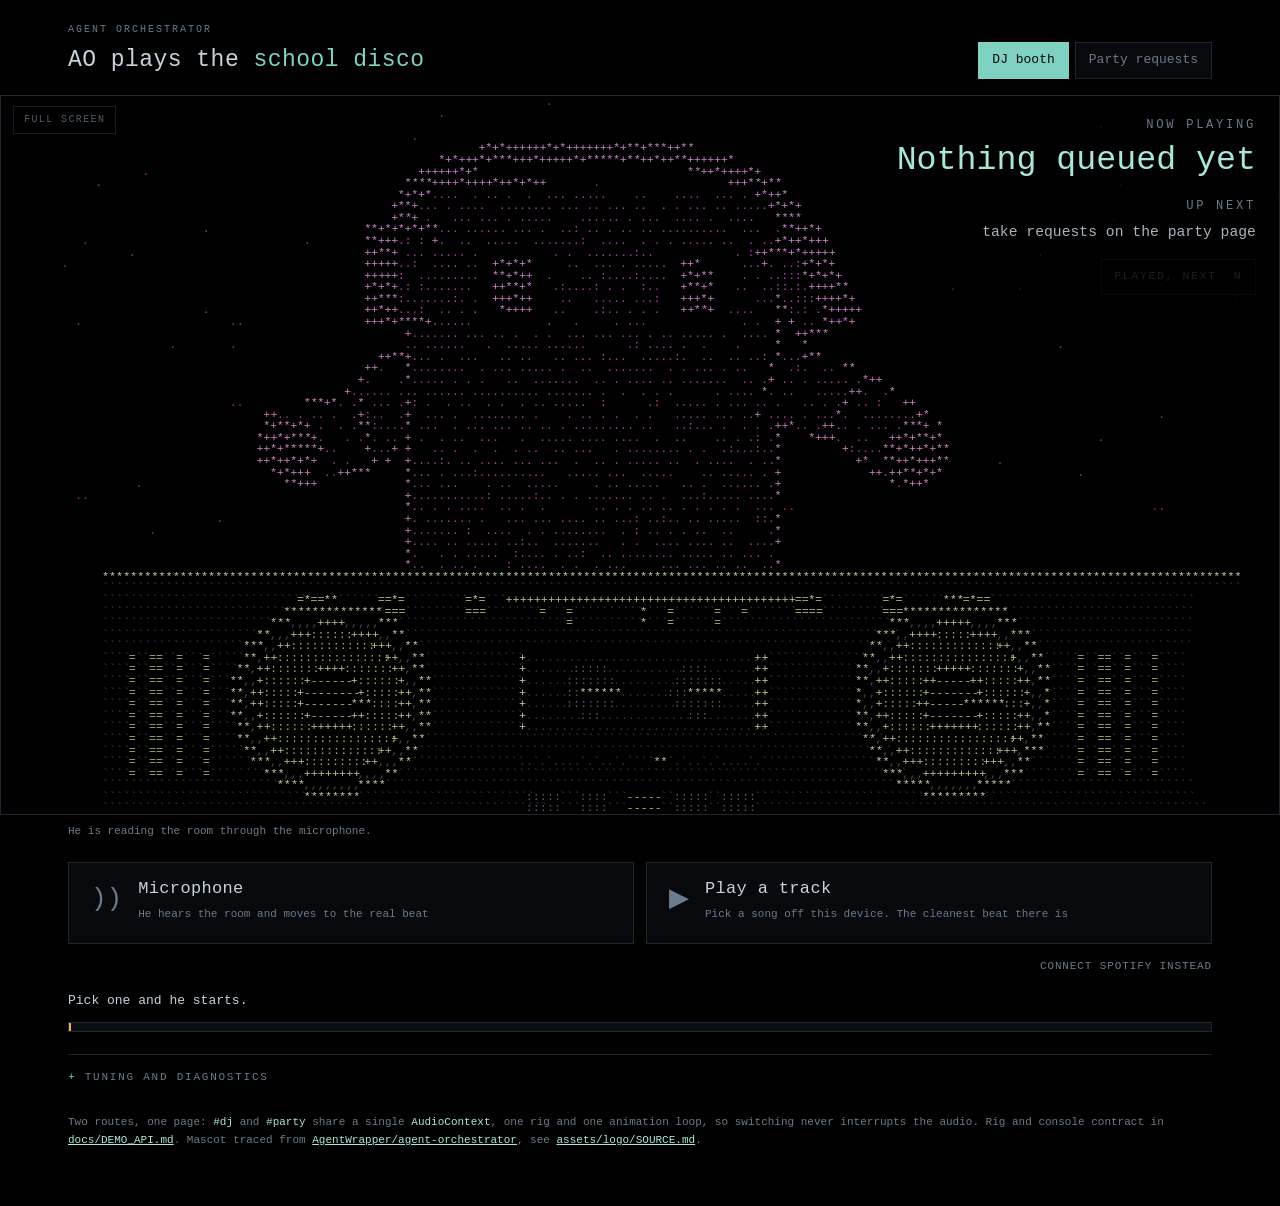
==== commit aea65953: "feat: a deck with a playlist and a searchable open catalogue The request was every song in the world" ====
--- a/index.html
+++ b/index.html
@@ -78,7 +78,29 @@
           <button type="button" class="linkish" id="spotify-connect">Connect Spotify instead</button>
         </p>
 
-        <input type="file" id="track-file" accept="audio/*" hidden />
+        <input type="file" id="track-file" accept="audio/*" multiple hidden />
+
+        <!--
+          The deck. Files off this machine and tracks from an open catalogue sit
+          in one list, because once they are playing there is no difference: both
+          reach the analyser, so both give a real beat.
+        -->
+        <section class="deck" id="deck-panel" hidden>
+          <div class="deck__search">
+            <input
+              type="search"
+              id="library-query"
+              placeholder="Search for a song"
+              autocomplete="off"
+              aria-label="Search the catalogue"
+            />
+            <button type="button" class="deck__add" id="deck-add">Add files</button>
+          </div>
+          <p class="deck__note" id="library-note" hidden></p>
+          <ol class="results" id="library-results" hidden></ol>
+
+          <ol class="playlist" id="playlist"></ol>
+        </section>
 
         <p class="driving" id="driving">Pick one and he starts.</p>
 
--- a/src/app.css
+++ b/src/app.css
@@ -905,3 +905,178 @@
 code {
   color: var(--accent-soft);
 }
+
+/* -- the deck ---------------------------------------------------------------
+   Files and catalogue results in one list. Dense on purpose: this is the DJ's
+   working surface, read at arm's length in a dark room, not a landing page. */
+
+.deck {
+  margin-top: 14px;
+  border: 1px solid var(--border);
+  background: var(--panel);
+  padding: 14px;
+}
+
+.deck__search {
+  display: grid;
+  grid-template-columns: 1fr auto;
+  gap: 8px;
+}
+
+.deck__search input {
+  font: inherit;
+  /* 16px or larger, or iOS zooms the page the moment a field is focused. */
+  font-size: 16px;
+  color: var(--text);
+  background: #05080c;
+  border: 1px solid var(--border);
+  padding: 11px 12px;
+  width: 100%;
+}
+
+.deck__search input:focus-visible,
+.deck__add:focus-visible {
+  outline: 2px solid var(--accent);
+  outline-offset: 2px;
+}
+
+.deck__add {
+  appearance: none;
+  font: inherit;
+  font-size: 12px;
+  letter-spacing: 0.08em;
+  text-transform: uppercase;
+  color: var(--text);
+  background: none;
+  border: 1px solid var(--border);
+  padding: 0 16px;
+  cursor: pointer;
+  white-space: nowrap;
+}
+
+.deck__add:hover {
+  border-color: var(--accent);
+  color: var(--accent);
+}
+
+.deck__note {
+  font-size: 11px;
+  color: var(--dim);
+  margin: 10px 0 0;
+}
+
+.results,
+.playlist {
+  list-style: none;
+  margin: 10px 0 0;
+  padding: 0;
+  display: grid;
+  gap: 4px;
+}
+
+.results {
+  max-height: 260px;
+  overflow-y: auto;
+  border-top: 1px solid var(--border);
+  padding-top: 10px;
+}
+
+.results li,
+.playlist li {
+  display: grid;
+  grid-template-columns: 1fr auto auto;
+  align-items: center;
+  gap: 12px;
+  padding: 9px 10px;
+  background: #05080c;
+  border: 1px solid transparent;
+  font-size: 13px;
+}
+
+.results li:hover,
+.playlist li:hover {
+  border-color: var(--border);
+}
+
+.results__name,
+.playlist__name {
+  overflow-wrap: anywhere;
+}
+
+.playlist__name {
+  appearance: none;
+  border: 0;
+  background: none;
+  padding: 0;
+  font: inherit;
+  font-size: 13px;
+  color: var(--text);
+  text-align: left;
+  cursor: pointer;
+}
+
+.playlist__name:hover {
+  color: var(--accent);
+}
+
+.results__len,
+.playlist__from {
+  font-size: 11px;
+  color: var(--dim);
+  white-space: nowrap;
+}
+
+.results__add,
+.playlist__drop {
+  appearance: none;
+  font: inherit;
+  font-size: 10px;
+  letter-spacing: 0.1em;
+  text-transform: uppercase;
+  background: none;
+  border: 1px solid var(--border);
+  color: var(--dim);
+  padding: 5px 10px;
+  cursor: pointer;
+}
+
+.results__add:hover {
+  border-color: var(--accent);
+  color: var(--accent);
+}
+
+.playlist__drop:hover {
+  border-color: var(--hot);
+  color: var(--hot);
+}
+
+/* The one that is on. */
+.playlist li[data-playing='yes'] {
+  border-color: var(--accent);
+}
+
+.playlist li[data-playing='yes'] .playlist__name {
+  color: var(--accent);
+}
+
+.playlist li[data-playing='yes'] .playlist__name::before {
+  content: '> ';
+}
+
+.playlist__empty {
+  display: block;
+  font-size: 12px;
+  color: var(--dim);
+  background: none;
+}
+
+/* A catalogue node that will not answer a browser. Kept visible rather than
+   silently dropped, so the DJ can see why it was passed over. */
+.playlist li[data-dead='yes'] .playlist__name {
+  color: var(--dim);
+  text-decoration: line-through;
+}
+
+.playlist li[data-dead='yes'] .playlist__from {
+  color: var(--hot);
+}
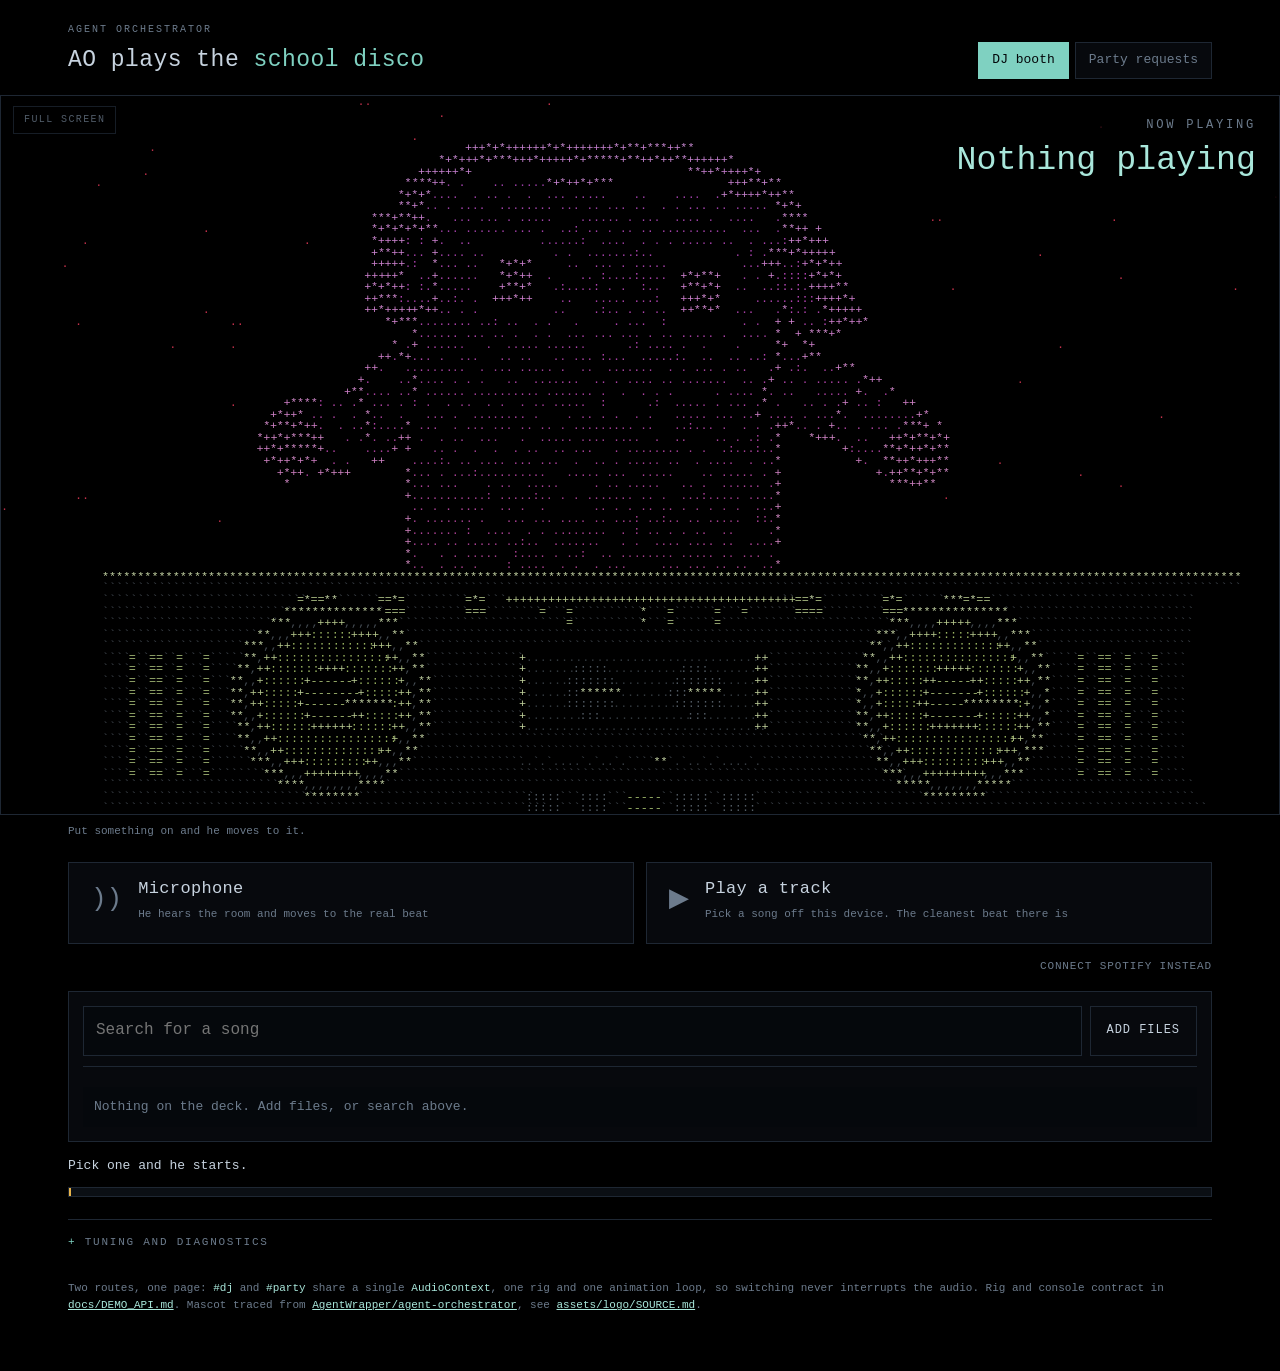
==== commit 26329db3: "feat: make it one person and a song, not a queue Requesting a track made sense only while the page c" ====
--- a/index.html
+++ b/index.html
@@ -16,7 +16,8 @@
           <p class="eyebrow">Agent Orchestrator</p>
           <h1>AO plays the <span>school disco</span></h1>
         </div>
-        <nav class="routes" aria-label="Demo routes">
+        <!-- Shown again by src/app.js when the requests layer is switched on. -->
+        <nav class="routes" id="routes" aria-label="Demo routes" hidden>
           <a href="#dj" data-route-link="dj">DJ booth</a>
           <a href="#party" data-route-link="party"
             >Party requests <b id="queue-badge" hidden></b
@@ -33,14 +34,15 @@
           </div>
           <div class="ticker" aria-live="polite">
             <p class="ticker__label">Now playing</p>
-            <p class="ticker__now" id="stage-now">Nothing queued yet</p>
-            <p class="ticker__label">Up next</p>
-            <ol class="ticker__next" id="stage-next"></ol>
+            <p class="ticker__now" id="stage-now">Nothing playing</p>
+            <p class="ticker__label" id="ticker-next-label" hidden>Up next</p>
+            <ol class="ticker__next" id="stage-next" hidden></ol>
             <button
               type="button"
               class="stage-button ticker__advance"
               id="stage-advance"
               title="Mark the current request played and move to the next (N)"
+              hidden
             >
               Played, next &nbsp;N
             </button>
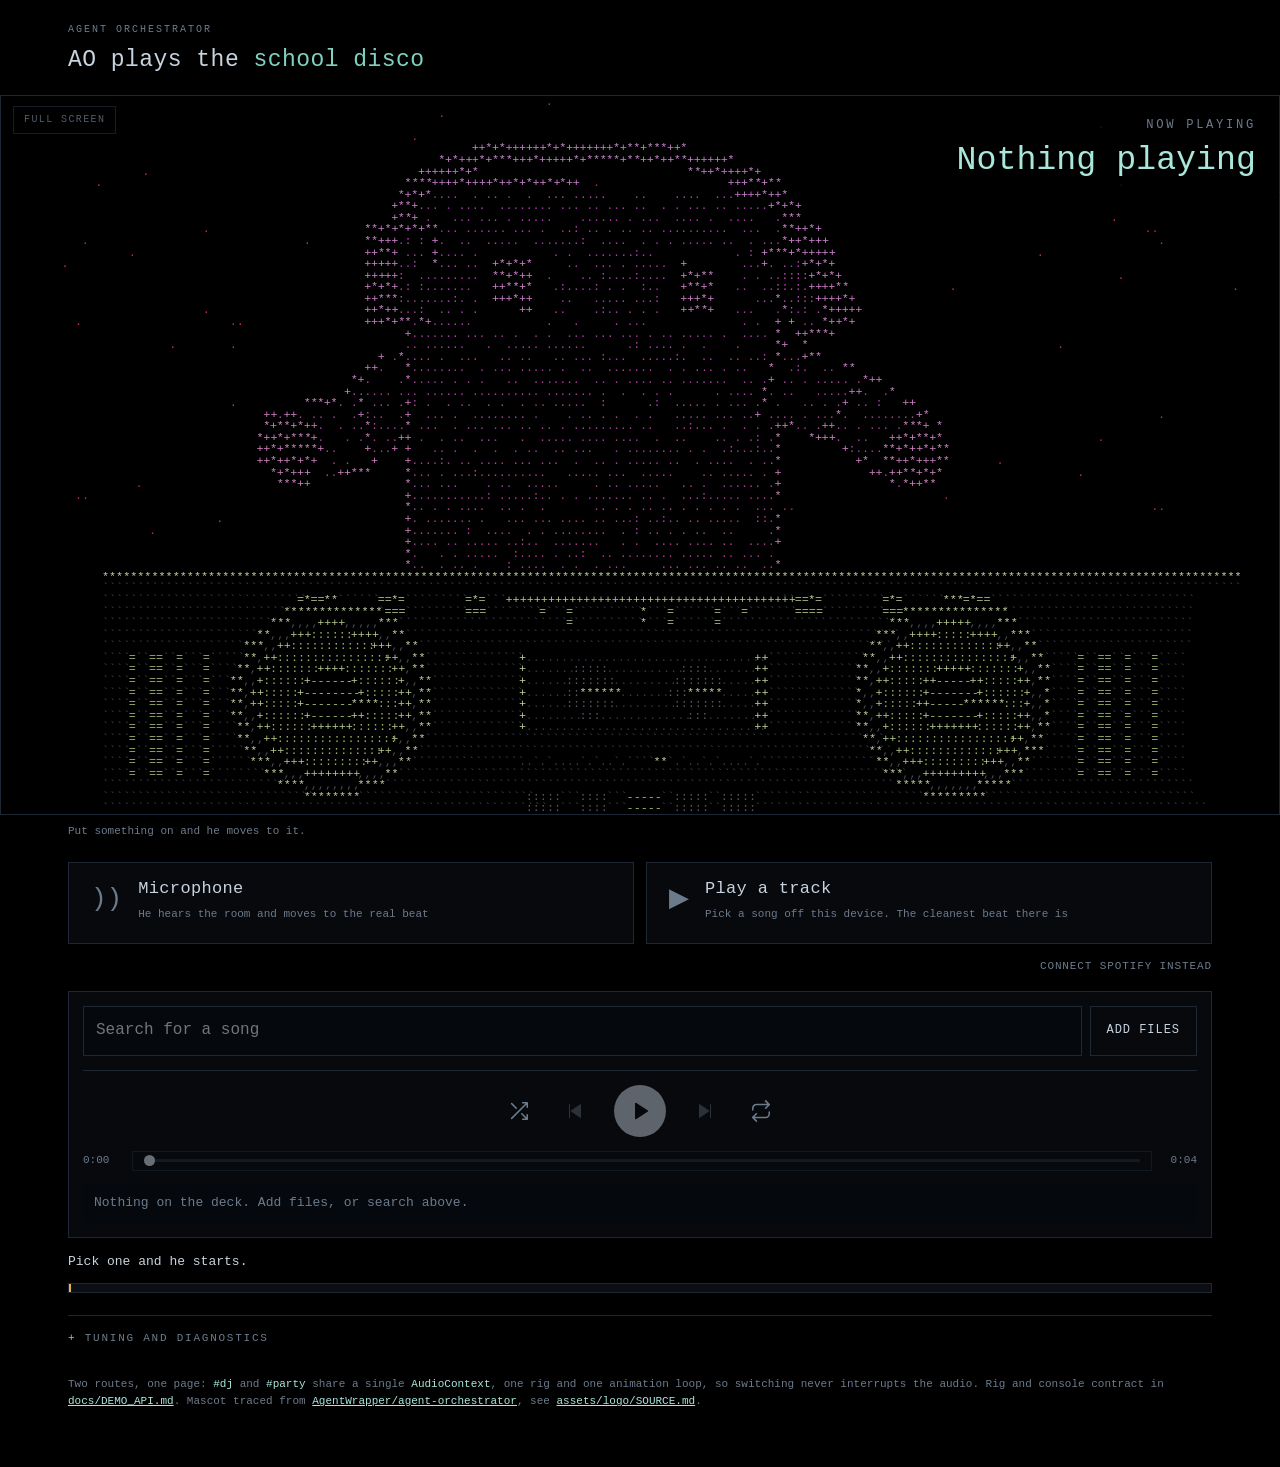
==== commit fb629214: "feat: a real transport, and artwork on every row Shuffle, back, play or pause, forward, repeat, with" ====
--- a/index.html
+++ b/index.html
@@ -100,6 +100,55 @@
           </div>
           <p class="deck__note" id="library-note" hidden></p>
           <ol class="results" id="library-results" hidden></ol>
+
+          <!--
+            Transport. Icons are inline paths rather than a font or a sprite:
+            nothing here may reach off-origin, and a glyph that fails to load is
+            a control nobody can find.
+          -->
+          <div class="transport" id="transport">
+            <div class="transport__row">
+              <button type="button" class="tbtn" id="t-shuffle" title="Shuffle" aria-pressed="false">
+                <svg viewBox="0 0 24 24" aria-hidden="true">
+                  <path d="M16 3h5v5M4 20L21 3M21 16v5h-5M15 15l6 6M4 4l5 5" />
+                </svg>
+              </button>
+              <button type="button" class="tbtn" id="t-prev" title="Previous">
+                <svg viewBox="0 0 24 24" aria-hidden="true">
+                  <path d="M18 5v14L8 12zM6 5v14" />
+                </svg>
+              </button>
+              <button type="button" class="tbtn tbtn--main" id="t-play" title="Play or pause (space)">
+                <svg viewBox="0 0 24 24" aria-hidden="true" id="t-play-icon">
+                  <path d="M8 5l11 7-11 7z" />
+                </svg>
+              </button>
+              <button type="button" class="tbtn" id="t-next" title="Next">
+                <svg viewBox="0 0 24 24" aria-hidden="true">
+                  <path d="M6 5v14l10-7zM18 5v14" />
+                </svg>
+              </button>
+              <button type="button" class="tbtn" id="t-repeat" title="Repeat this track" aria-pressed="false">
+                <svg viewBox="0 0 24 24" aria-hidden="true">
+                  <path d="M17 1l4 4-4 4M3 11V9a4 4 0 014-4h14M7 23l-4-4 4-4M21 13v2a4 4 0 01-4 4H3" />
+                </svg>
+              </button>
+            </div>
+            <div class="transport__seek">
+              <span class="transport__time" id="t-elapsed">0:00</span>
+              <input
+                type="range"
+                id="t-scrub"
+                class="scrub"
+                min="0"
+                max="1000"
+                value="0"
+                step="1"
+                aria-label="Seek"
+              />
+              <span class="transport__time" id="t-total">0:00</span>
+            </div>
+          </div>
 
           <ol class="playlist" id="playlist"></ol>
         </section>
--- a/src/app.css
+++ b/src/app.css
@@ -76,6 +76,12 @@
 .routes {
   display: flex;
   gap: 6px;
+}
+
+/* Any element given a display value needs this or the hidden attribute does
+   nothing: the same trap that once rendered both routes at once. */
+[hidden] {
+  display: none !important;
 }
 
 .routes a {
@@ -1080,3 +1086,190 @@
 .playlist li[data-dead='yes'] .playlist__from {
   color: var(--hot);
 }
+
+/* -- transport ---------------------------------------------------------------
+   Modelled on a phone player: one obvious circle in the middle, everything else
+   quiet until hovered. Big enough to hit in the dark. */
+
+.transport {
+  margin-top: 14px;
+  padding-top: 14px;
+  border-top: 1px solid var(--border);
+}
+
+.transport__row {
+  display: flex;
+  align-items: center;
+  justify-content: center;
+  gap: 22px;
+}
+
+.tbtn {
+  appearance: none;
+  border: 0;
+  background: none;
+  padding: 6px;
+  cursor: pointer;
+  color: var(--dim);
+  line-height: 0;
+  border-radius: 50%;
+  transition: color 0.12s;
+}
+
+.tbtn svg {
+  width: 22px;
+  height: 22px;
+  fill: none;
+  stroke: currentColor;
+  stroke-width: 1.7;
+  stroke-linecap: round;
+  stroke-linejoin: round;
+}
+
+/* Previous, play and next read as solid shapes, not outlines. */
+#t-prev svg,
+#t-next svg,
+.tbtn--main svg {
+  fill: currentColor;
+  stroke-width: 1.2;
+}
+
+.tbtn:hover {
+  color: var(--text);
+}
+
+.tbtn:focus-visible {
+  outline: 2px solid var(--accent);
+  outline-offset: 2px;
+}
+
+/* A toggle that is on has to look on without relying on colour alone, so it
+   also gains a ring. */
+.tbtn[aria-pressed='true'] {
+  color: var(--accent);
+  box-shadow: inset 0 0 0 1px var(--accent);
+}
+
+.tbtn--main {
+  width: 52px;
+  height: 52px;
+  display: grid;
+  place-items: center;
+  background: var(--text);
+  color: #05080c;
+  padding: 0;
+}
+
+.tbtn--main svg {
+  width: 26px;
+  height: 26px;
+}
+
+.tbtn--main:hover {
+  background: #ffffff;
+  color: #05080c;
+}
+
+.tbtn:disabled {
+  opacity: 0.35;
+  cursor: default;
+}
+
+.tbtn--main:disabled {
+  opacity: 0.45;
+}
+
+.transport__seek {
+  display: grid;
+  grid-template-columns: auto 1fr auto;
+  align-items: center;
+  gap: 12px;
+  margin-top: 12px;
+}
+
+.transport__time {
+  font-size: 11px;
+  color: var(--dim);
+  font-variant-numeric: tabular-nums;
+  min-width: 3.2em;
+}
+
+.transport__time:last-child {
+  text-align: right;
+}
+
+/* The scrub bar. Track is drawn with a gradient set from JS so the played part
+   is bright, which is one element instead of three. */
+.scrub {
+  appearance: none;
+  -webkit-appearance: none;
+  width: 100%;
+  height: 14px;
+  background: none;
+  cursor: pointer;
+}
+
+.scrub::-webkit-slider-runnable-track {
+  height: 3px;
+  border-radius: 2px;
+  background: var(--scrub, linear-gradient(to right, var(--text) 0%, #212b38 0%));
+}
+
+.scrub::-moz-range-track {
+  height: 3px;
+  border-radius: 2px;
+  background: var(--scrub, linear-gradient(to right, var(--text) 0%, #212b38 0%));
+}
+
+.scrub::-webkit-slider-thumb {
+  -webkit-appearance: none;
+  width: 11px;
+  height: 11px;
+  margin-top: -4px;
+  border-radius: 50%;
+  background: var(--text);
+  border: 0;
+}
+
+.scrub::-moz-range-thumb {
+  width: 11px;
+  height: 11px;
+  border-radius: 50%;
+  background: var(--text);
+  border: 0;
+}
+
+.scrub:focus-visible {
+  outline: 2px solid var(--accent);
+  outline-offset: 4px;
+}
+
+.scrub:disabled {
+  cursor: default;
+  opacity: 0.5;
+}
+
+/* -- artwork ----------------------------------------------------------------- */
+
+.results li,
+.playlist li {
+  grid-template-columns: auto 1fr auto auto;
+}
+
+.art {
+  width: 38px;
+  height: 38px;
+  border-radius: 2px;
+  object-fit: cover;
+  background: #10161f;
+  display: block;
+}
+
+/* Local files and anything whose image will not load. Same footprint, so a row
+   never changes height depending on whether a picture arrived. */
+.art--none {
+  display: grid;
+  place-items: center;
+  color: var(--dim);
+  font-size: 15px;
+}
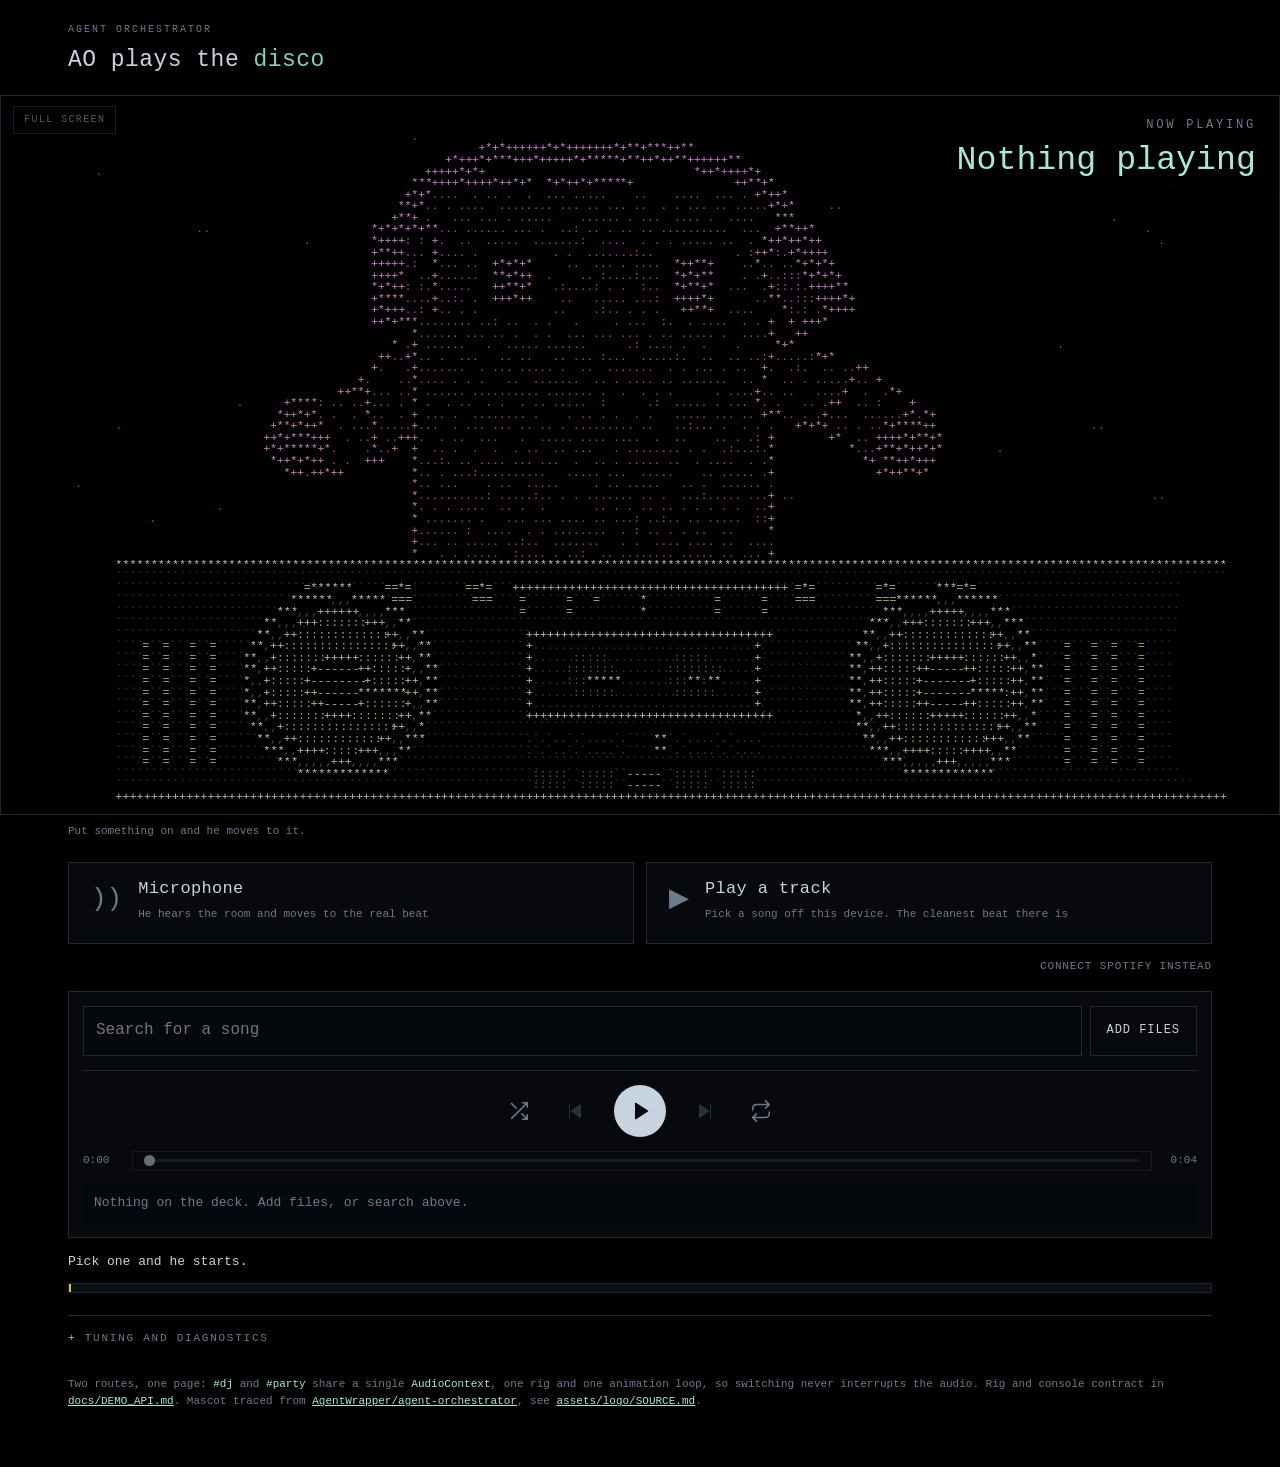
==== commit a86b9374: "fix: let the microphone be turned off, and drop school from the title There was no way to stop liste" ====
--- a/index.html
+++ b/index.html
@@ -3,7 +3,7 @@
   <head>
     <meta charset="utf-8" />
     <meta name="viewport" content="width=device-width, initial-scale=1" />
-    <title>AO school disco</title>
+    <title>AO disco</title>
     <link rel="icon" href="assets/logo/ao-logo.svg" />
     <link rel="stylesheet" href="src/rig.css" />
     <link rel="stylesheet" href="src/console.css" />
@@ -14,7 +14,7 @@
       <header class="top">
         <div>
           <p class="eyebrow">Agent Orchestrator</p>
-          <h1>AO plays the <span>school disco</span></h1>
+          <h1>AO plays the <span>disco</span></h1>
         </div>
         <!-- Shown again by src/app.js when the requests layer is switched on. -->
         <nav class="routes" id="routes" aria-label="Demo routes" hidden>
--- a/src/app.css
+++ b/src/app.css
@@ -122,6 +122,12 @@
   position: relative;
   width: 100%;
   aspect-ratio: 16 / 9;
+  /* The ratio is a preference, not a promise. Full width at 16/9 is taller than
+     a 13 inch laptop has left under the header, which pushed the booth and the
+     mascot's feet below the fold. Reported on a 13 inch and reproduced at
+     1280x800. The renderer frames to whatever height it is given, so giving way
+     here costs a slightly smaller mascot and nothing else. */
+  max-height: calc(100dvh - 140px);
   background: #000;
   border: 1px solid var(--border);
   overflow: hidden;
@@ -136,7 +142,10 @@
 .stage:fullscreen {
   aspect-ratio: auto;
   width: 100vw;
-  height: 100vh;
+  /* dvh, not vh: on a phone vh is the tallest the viewport ever gets, so the
+     bottom of the scene hides under the browser chrome. */
+  height: 100dvh;
+  max-height: 100dvh;
   border: 0;
 }
 
